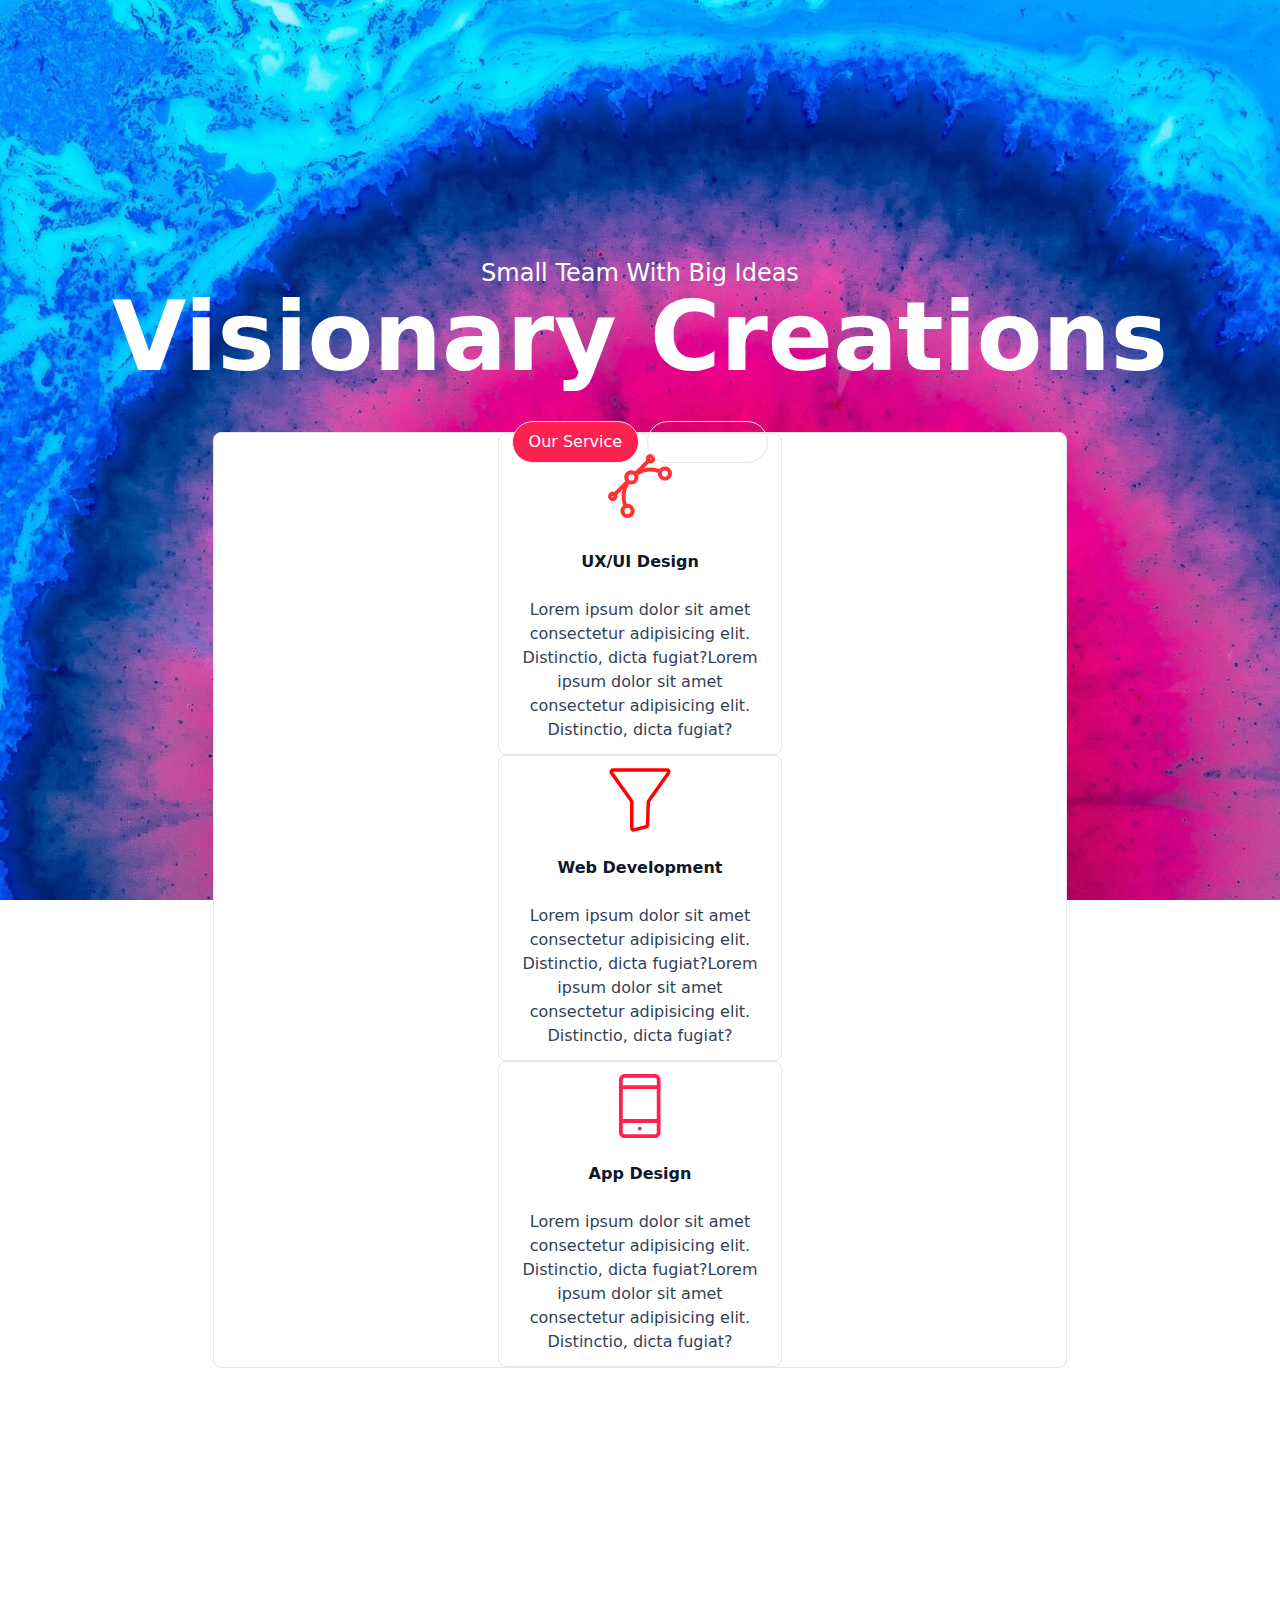
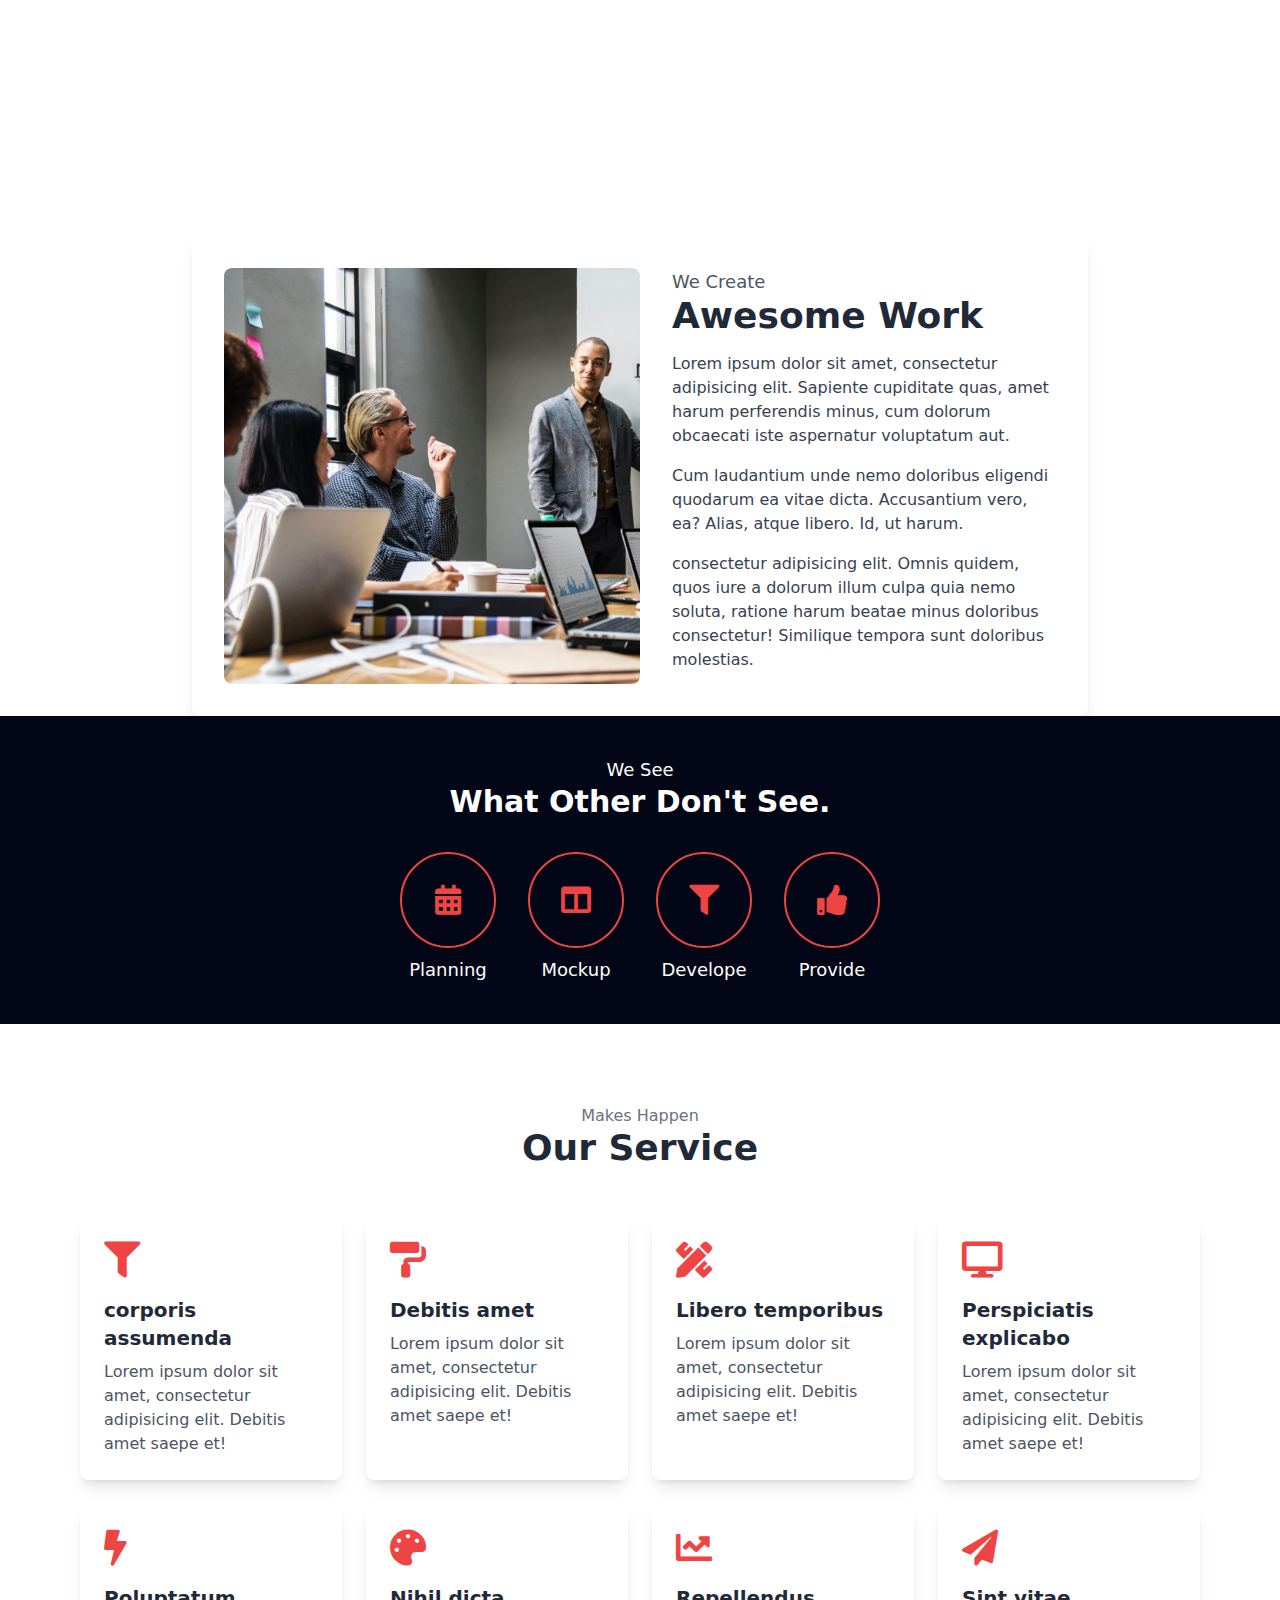
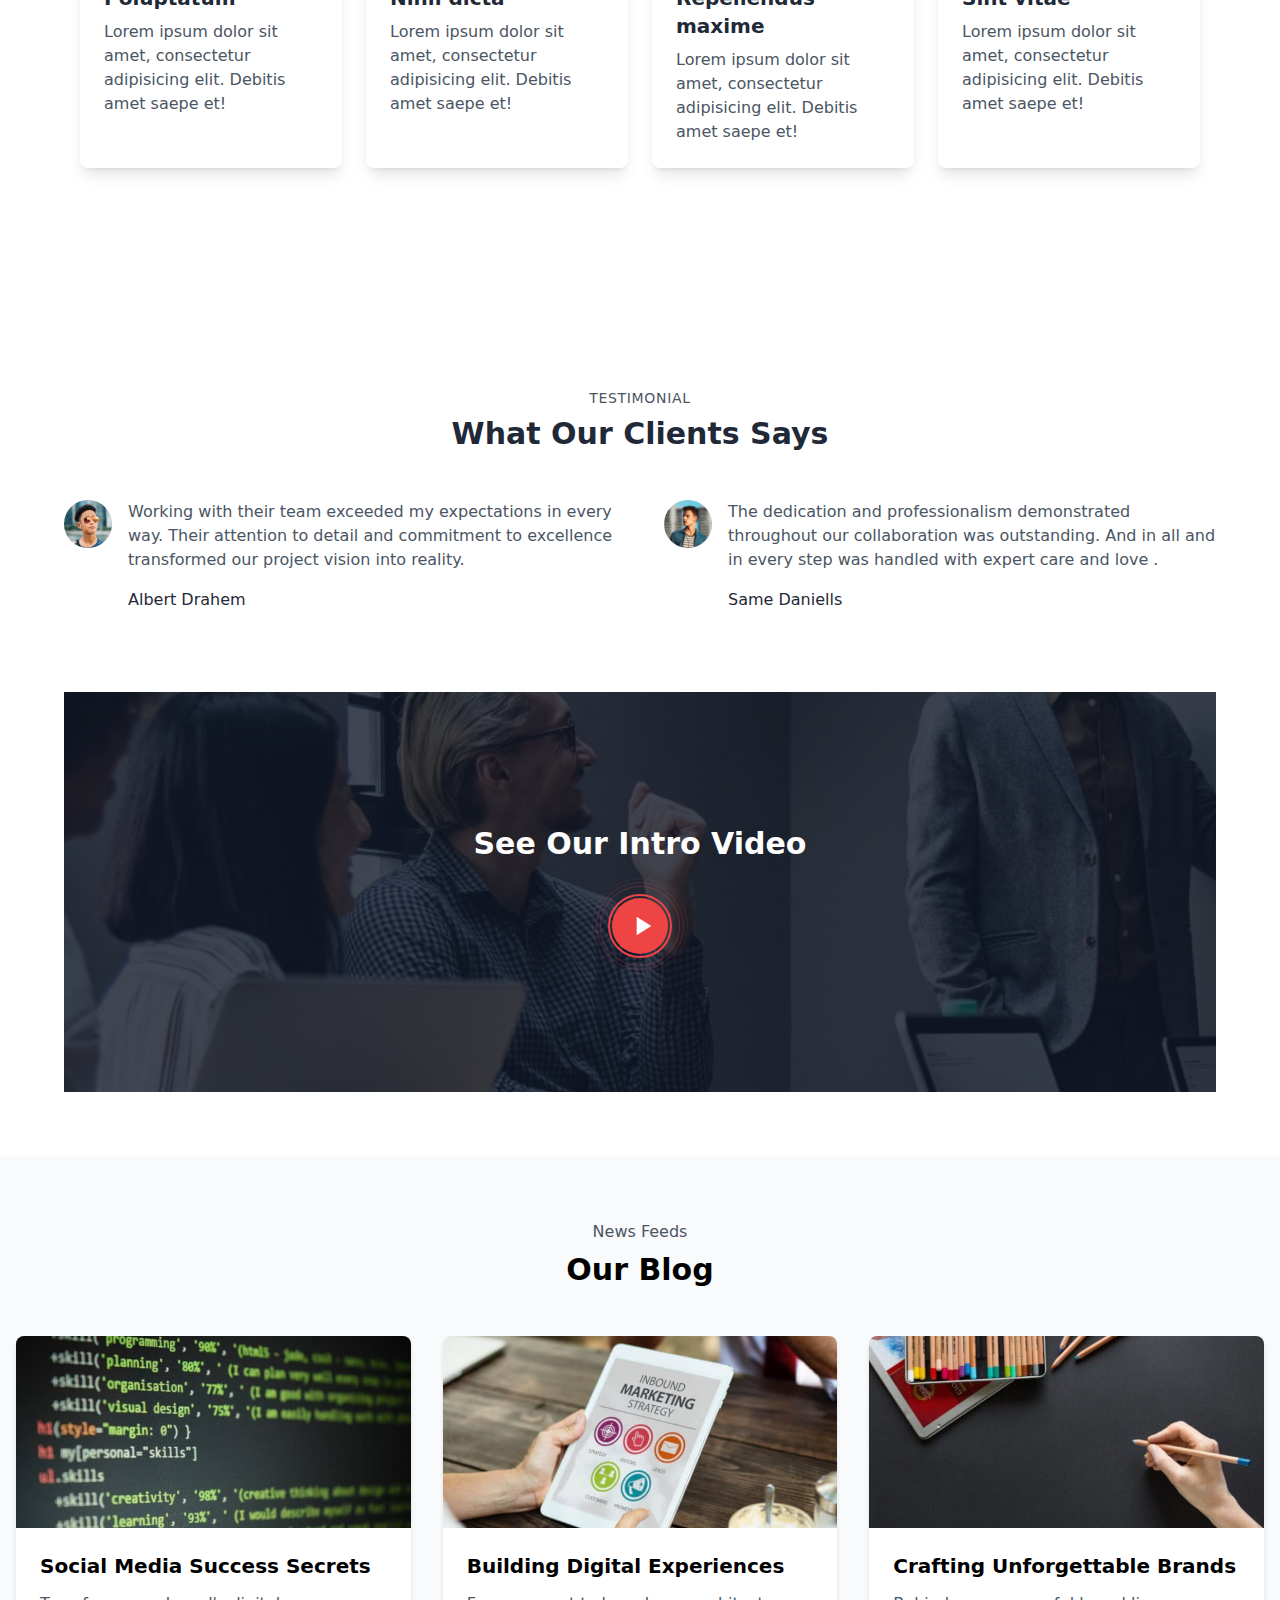
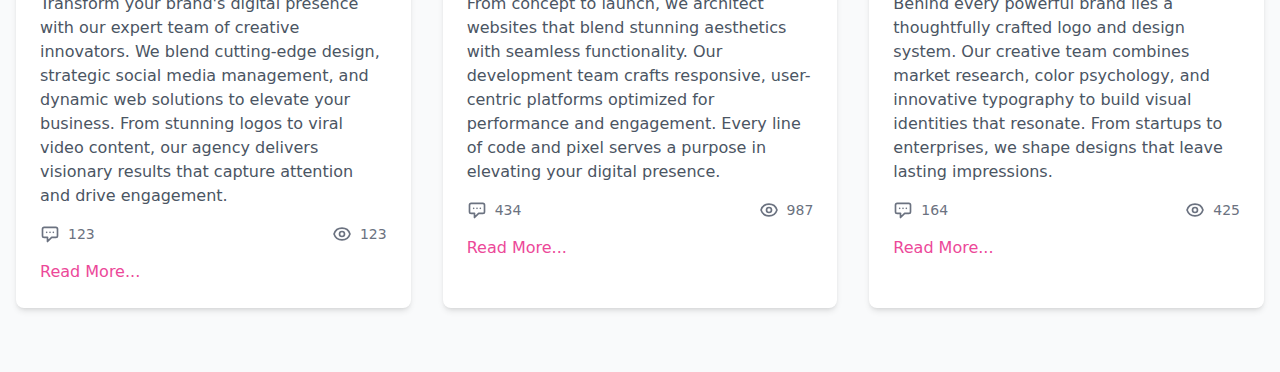
==== pages/index.html @ 0a08a245 "VCV-3 completing home stuff" ====
<!DOCTYPE html>
<html lang="en">

<head>
    <meta charset="UTF-8">
    <meta name="viewport" content="width=device-width, initial-scale=1.0">
    <title>Home | Visionary Creations</title>
    <script src="../tailwind.js"></script>

    <link rel="stylesheet" href="https://cdnjs.cloudflare.com/ajax/libs/font-awesome/5.15.3/css/all.min.css">
    <style>
        html {
            width: 100vw !important;
        }
        body {
            width: 100% !important;
        }
        @media (min-width: 768px) {
            .container {
            max-width: inherit !important;
    }
}
    @media (min-width: 320px) {
            .container {
            max-width: 100wv;
    }
    .w-8\/12{
        flex-direction: column;
        width: 100%;
    }
}
    </style>
</head>

<body class=" w-screen overflow-x-hidden h-screen bg-white">
    <div class="container h-full flex flex-col justify-center items-center bg-center bg-no-repeat bg-cover"
        style="background-image: url('../images/header.jpg');">
        <p class="text-center text-white font-thin text-2xl z-50">Small Team With Big Ideas</p>
        <h1 class="text-center text-white font-bold text-8xl z-50">Visionary Creations</h1>
        <div class="container flex justify-center items-center p-5 z-50 md:mb-40">
            <button class="rounded-3xl border py-2 px-4 text-white mt-4 mr-2" style="background: #FF214F">Our
                Service</button>
            <button class="rounded-3xl border py-2 px-4 text-white bg-transparent mt-4">Contact Us</button>
        </div>
    </div>
    <div class="container flex flex-col items-center bg-white w-screen">
        <div class="w-8/12 bg-white sm:-translate-y-1/2 flex justify-center items-center border rounded-lg">
            <div class="w-1/3 h-full bg-white flex justify-center items-center flex-col border rounded-lg">
                <img src="../images/first.svg" alt="first" class="w-20 h-20 m-3">
                <h1 class="text-slate-900 text-center font-bold m-3">UX/UI Design</h1>
                <p class="text-center font-thin text-slate-700 m-3">Lorem ipsum dolor sit amet consectetur adipisicing
                    elit. Distinctio, dicta fugiat?Lorem ipsum dolor sit amet consectetur adipisicing elit. Distinctio,
                    dicta fugiat? </p>
            </div>
            <div class="w-1/3 h-full bg-white flex justify-center items-center flex-col border rounded-lg">
                <img src="../images/second.svg" alt="first" class="w-16 h-16 m-3">
                <h1 class="text-slate-900 text-center font-bold m-3">Web Development</h1>
                <p class="text-center font-thin text-slate-700 m-3">Lorem ipsum dolor sit amet consectetur adipisicing
                    elit. Distinctio, dicta fugiat?Lorem ipsum dolor sit amet consectetur adipisicing elit. Distinctio,
                    dicta fugiat? </p>
            </div>
            <div class="w-1/3 h-full bg-white flex justify-center items-center flex-col border rounded-lg">
                <img src="../images/third.svg" alt="first" class="w-16 h-16 m-3">
                <h1 class="text-slate-900 text-center font-bold m-3">App Design</h1>
                <p class="text-center font-thin text-slate-700 m-3">Lorem ipsum dolor sit amet consectetur adipisicing
                    elit. Distinctio, dicta fugiat?Lorem ipsum dolor sit amet consectetur adipisicing elit. Distinctio,
                    dicta fugiat? </p>
            </div>
        </div>
        <div class="max-w-4xl mx-auto bg-white p-8 rounded-lg shadow-lg flex">
            <div class="w-1/2">
                <img alt="A group of people having a meeting in a modern office" class="rounded-lg" height="400"
                    src="../images/about.jpg" width="600" />
            </div>
            <div class="w-1/2 pl-8">
                <h2 class="text-gray-600 text-lg">
                    We Create
                </h2>
                <h1 class="text-4xl font-bold text-gray-800 mb-4">
                    Awesome Work
                </h1>
                <p class="text-gray-700 mb-4">
                    Lorem ipsum dolor sit amet, consectetur adipisicing elit. Sapiente cupiditate quas, amet harum
                    perferendis minus, cum dolorum obcaecati iste aspernatur voluptatum aut.
                </p>
                <p class="text-gray-700 mb-4">
                    Cum laudantium unde nemo doloribus eligendi quodarum ea vitae dicta. Accusantium vero, ea? Alias,
                    atque libero. Id, ut harum.
                </p>
                <p class="text-gray-700">
                    consectetur adipisicing elit. Omnis quidem, quos iure a dolorum illum culpa quia nemo soluta,
                    ratione
                    harum beatae minus doloribus consectetur! Similique tempora sunt doloribus molestias.
                </p>
            </div>
        </div>
        <div class="text-center text-white w-full p-10 bg-slate-950">
            <p class="text-lg">We See</p>
            <h1 class="text-3xl font-bold mb-8">What Other Don't See.</h1>
            <div class="flex justify-center space-x-8">
                <div class="text-center">
                    <div
                        class="w-24 h-24 mx-auto mb-2 flex items-center justify-center border-2 border-red-500 rounded-full">
                        <i class="fas fa-calendar-alt text-3xl text-red-500"></i>
                    </div>
                    <p class="text-lg">Planning</p>
                </div>
                <div class="text-center">
                    <div
                        class="w-24 h-24 mx-auto mb-2 flex items-center justify-center border-2 border-red-500 rounded-full">
                        <i class="fas fa-columns text-3xl text-red-500"></i>
                    </div>
                    <p class="text-lg">Mockup</p>
                </div>
                <div class="text-center">
                    <div
                        class="w-24 h-24 mx-auto mb-2 flex items-center justify-center border-2 border-red-500 rounded-full">
                        <i class="fas fa-filter text-3xl text-red-500"></i>
                    </div>
                    <p class="text-lg">Develope</p>
                </div>
                <div class="text-center">
                    <div
                        class="w-24 h-24 mx-auto mb-2 flex items-center justify-center border-2 border-red-500 rounded-full">
                        <i class="fas fa-thumbs-up text-3xl text-red-500"></i>
                    </div>
                    <p class="text-lg">Provide</p>
                </div>
            </div>
        </div>
    </div>
    <div class="container flex flex-col items-center bg-white w-screen h-screen p-20">
        <div class="text-center mb-12">
            <h2 class="text-gray-500">Makes Happen</h2>
            <h1 class="text-4xl font-bold text-gray-800">Our Service</h1>
        </div>
        <div class="grid grid-cols-1 md:grid-cols-2 lg:grid-cols-4 gap-6">
            <div class="bg-white p-6 rounded-lg shadow-lg">
                <i class="fas fa-filter text-red-500 text-4xl mb-4"></i>
                <h3 class="text-xl font-semibold text-gray-800 mb-2">corporis assumenda</h3>
                <p class="text-gray-600">Lorem ipsum dolor sit amet, consectetur adipisicing elit. Debitis amet saepe et!</p>
            </div>
            <div class="bg-white p-6 rounded-lg shadow-lg">
                <i class="fas fa-paint-roller text-red-500 text-4xl mb-4"></i>
                <h3 class="text-xl font-semibold text-gray-800 mb-2">Debitis amet</h3>
                <p class="text-gray-600">Lorem ipsum dolor sit amet, consectetur adipisicing elit. Debitis amet saepe et!</p>
            </div>
            <div class="bg-white p-6 rounded-lg shadow-lg">
                <i class="fas fa-pencil-ruler text-red-500 text-4xl mb-4"></i>
                <h3 class="text-xl font-semibold text-gray-800 mb-2">Libero temporibus</h3>
                <p class="text-gray-600">Lorem ipsum dolor sit amet, consectetur adipisicing elit. Debitis amet saepe et!</p>
            </div>
            <div class="bg-white p-6 rounded-lg shadow-lg">
                <i class="fas fa-desktop text-red-500 text-4xl mb-4"></i>
                <h3 class="text-xl font-semibold text-gray-800 mb-2">Perspiciatis explicabo</h3>
                <p class="text-gray-600">Lorem ipsum dolor sit amet, consectetur adipisicing elit. Debitis amet saepe et!</p>
            </div>
            <div class="bg-white p-6 rounded-lg shadow-lg">
                <i class="fas fa-bolt text-red-500 text-4xl mb-4"></i>
                <h3 class="text-xl font-semibold text-gray-800 mb-2">Poluptatum</h3>
                <p class="text-gray-600">Lorem ipsum dolor sit amet, consectetur adipisicing elit. Debitis amet saepe et!</p>
            </div>
            <div class="bg-white p-6 rounded-lg shadow-lg">
                <i class="fas fa-palette text-red-500 text-4xl mb-4"></i>
                <h3 class="text-xl font-semibold text-gray-800 mb-2">Nihil dicta</h3>
                <p class="text-gray-600">Lorem ipsum dolor sit amet, consectetur adipisicing elit. Debitis amet saepe et!</p>
            </div>
            <div class="bg-white p-6 rounded-lg shadow-lg">
                <i class="fas fa-chart-line text-red-500 text-4xl mb-4"></i>
                <h3 class="text-xl font-semibold text-gray-800 mb-2">Repellendus maxime</h3>
                <p class="text-gray-600">Lorem ipsum dolor sit amet, consectetur adipisicing elit. Debitis amet saepe et!</p>
            </div>
            <div class="bg-white p-6 rounded-lg shadow-lg">
                <i class="fas fa-paper-plane text-red-500 text-4xl mb-4"></i>
                <h3 class="text-xl font-semibold text-gray-800 mb-2">Sint vitae</h3>
                <p class="text-gray-600">Lorem ipsum dolor sit amet, consectetur adipisicing elit. Debitis amet saepe et!</p>
            </div>
        </div>
    </div>

    <div class="container flex flex-col items-center bg-white w-screen h-screen">
        <section class="py-16 px-4">
            <!-- Header -->
            <div class="text-center mb-12">
                <p class="text-gray-600 text-sm uppercase tracking-wider mb-2">Testimonial</p>
                <h2 class="text-3xl font-bold text-gray-800">What Our Clients Says</h2>
            </div>
        
            <!-- Grid -->
            <div class="max-w-6xl mx-auto grid md:grid-cols-2 gap-12">
                <!-- Card 1 -->
                <div class="flex items-start space-x-4">
                    <img src="../images/avatar-5.jpg"Client photo" class="w-12 h-12 rounded-full object-cover"/>
                    <div>
                    <p class="text-gray-600 mb-4">Working with their team exceeded my expectations in every way. Their attention to detail and commitment to excellence transformed our project vision into reality.</p>
                    <h3 class="font-medium text-gray-800">Albert Drahem</h3>
                    </div>
                </div>
        
                <!-- Card 2 -->
                <div class="flex items-start space-x-4">
                    <img src="../images/avatar-6.jpg" alt="Client photo" class="w-12 h-12 rounded-full object-cover"/>
                    <div>
                    <p class="text-gray-600 mb-4">The dedication and professionalism demonstrated throughout our collaboration was outstanding. And in all and in every step was handled with expert care and love . </p>
                    <h3 class="font-medium text-gray-800">Same Daniells</h3>
                    </div>
                </div>
            </div>
            <div class="relative mt-20 min-h-[400px] w-full flex items-center justify-center bg-gray-900">
                <img src="../images/about.jpg" alt="background" class="absolute inset-0 w-full h-full object-cover opacity-20">
                <div class="text-center z-10 flex flex-col items-center">
                    <h2 class="text-3xl font-semibold text-white mb-8">See Our Intro Video</h2>
                    <a href="https://youtu.be/pqFvu9ZNH2c?si=-AzfiVJ7Jkj_hn7b" 
                        target="_blank" 
                        class="group relative inline-flex">
                        <div class="w-16 h-16 rounded-full border-2 border-red-500 flex items-center justify-center">
                        <div class="w-14 h-14 rounded-full bg-red-500 flex items-center justify-center transform transition-transform duration-300 group-hover:scale-95">
                            <svg xmlns="http://www.w3.org/2000/svg" 
                                viewBox="0 0 24 24" 
                                fill="currentColor" 
                                class="w-8 h-8 text-white ml-1">
                                <path d="M8 5v14l11-7z"/>
                            </svg>
                        </div>
                        </div>
                        <div class="absolute -inset-2 rounded-full border border-red-500/30 animate-pulse"></div>
                        <div class="absolute -inset-3 rounded-full border border-red-500/20 animate-pulse delay-150"></div>
                        <div class="absolute -inset-4 rounded-full border border-red-500/10 animate-pulse delay-300"></div>
                    </a>
                </div>
            </div>
        </section>
        <div class="container flex flex-col items-center bg-white w-screen h-screen">
            <section class="py-16 bg-gray-50">
                <!-- Header -->
                <div class="container mx-auto px-4">
                    <div class="text-center mb-12">
                        <p class="text-gray-600 mb-2">News Feeds</p>
                        <h2 class="text-3xl font-bold">Our Blog</h2>
                    </div>
        
                    <!-- Blog Grid -->
                    <div class="grid grid-cols-1 md:grid-cols-2 lg:grid-cols-3 gap-8">
                        <!-- Blog Card 1 -->
                        <div class="bg-white rounded-lg shadow-md overflow-hidden">
                            <div class="relative h-48">
                                <img src="../images/blog-3.jpg" alt="Art Supplies" class="w-full h-full object-cover">
                            </div>
                            <div class="p-6">
                                <h3 class="text-xl font-semibold mb-3">Social Media Success Secrets</h3>
                                <p class="text-gray-600 mb-4">Transform your brand's digital presence with our expert team of creative innovators. We blend cutting-edge design, strategic social media management, and dynamic web solutions to elevate your business. From stunning logos to viral video content, our agency delivers visionary results that capture attention and drive engagement.</p>
                                <div class="flex items-center justify-between text-sm text-gray-500">
                                    <div class="flex items-center space-x-2">
                                        <svg class="w-5 h-5" fill="none" stroke="currentColor" viewBox="0 0 24 24">
                                            <path stroke-linecap="round" stroke-linejoin="round" stroke-width="2" d="M8 10h.01M12 10h.01M16 10h.01M9 16H5a2 2 0 01-2-2V6a2 2 0 012-2h14a2 2 0 012 2v8a2 2 0 01-2 2h-5l-5 5v-5z"/>
                                        </svg>
                                        <span>123</span>
                                    </div>
                                    <div class="flex items-center space-x-2">
                                        <svg class="w-5 h-5" fill="none" stroke="currentColor" viewBox="0 0 24 24">
                                            <path stroke-linecap="round" stroke-linejoin="round" stroke-width="2" d="M15 12a3 3 0 11-6 0 3 3 0 016 0z"/>
                                            <path stroke-linecap="round" stroke-linejoin="round" stroke-width="2" d="M2.458 12C3.732 7.943 7.523 5 12 5c4.478 0 8.268 2.943 9.542 7-1.274 4.057-5.064 7-9.542 7-4.477 0-8.268-2.943-9.542-7z"/>
                                        </svg>
                                        <span>123</span>
                                    </div>
                                </div>
                                <a href="#" class="inline-block mt-4 text-pink-500 hover:text-pink-600">Read More...</a>
                            </div>
                        </div>
        
                        <!-- Blog Card 2 -->
                        <div class="bg-white rounded-lg shadow-md overflow-hidden">
                            <div class="relative h-48">
                                <img src="../images/blog-2.jpg" alt="Marketing" class="w-full h-full object-cover">
                            </div>
                            <div class="p-6">
                                <h3 class="text-xl font-semibold mb-3">Building Digital Experiences</h3>
                                <p class="text-gray-600 mb-4">From concept to launch, we architect websites that blend stunning aesthetics with seamless functionality. Our development team crafts responsive, user-centric platforms optimized for performance and engagement. Every line of code and pixel serves a purpose in elevating your digital presence.</p>
                                <div class="flex items-center justify-between text-sm text-gray-500">
                                    <div class="flex items-center space-x-2">
                                        <svg class="w-5 h-5" fill="none" stroke="currentColor" viewBox="0 0 24 24">
                                            <path stroke-linecap="round" stroke-linejoin="round" stroke-width="2" d="M8 10h.01M12 10h.01M16 10h.01M9 16H5a2 2 0 01-2-2V6a2 2 0 012-2h14a2 2 0 012 2v8a2 2 0 01-2 2h-5l-5 5v-5z"/>
                                        </svg>
                                        <span>434</span>
                                    </div>
                                    <div class="flex items-center space-x-2">
                                        <svg class="w-5 h-5" fill="none" stroke="currentColor" viewBox="0 0 24 24">
                                            <path stroke-linecap="round" stroke-linejoin="round" stroke-width="2" d="M15 12a3 3 0 11-6 0 3 3 0 016 0z"/>
                                            <path stroke-linecap="round" stroke-linejoin="round" stroke-width="2" d="M2.458 12C3.732 7.943 7.523 5 12 5c4.478 0 8.268 2.943 9.542 7-1.274 4.057-5.064 7-9.542 7-4.477 0-8.268-2.943-9.542-7z"/>
                                        </svg>
                                        <span>987</span>
                                    </div>
                                </div>
                                <a href="#" class="inline-block mt-4 text-pink-500 hover:text-pink-600">Read More...</a>
                            </div>
                        </div>
        
                        <!-- Blog Card 3 -->
                        <div class="bg-white rounded-lg shadow-md overflow-hidden">
                            <div class="relative h-48">
                                <img src="../images/blog-1.jpg" alt="Code" class="w-full h-full object-cover">
                            </div>
                            <div class="p-6">
                                <h3 class="text-xl font-semibold mb-3">Crafting Unforgettable Brands</h3>
                                <p class="text-gray-600 mb-4">Behind every powerful brand lies a thoughtfully crafted logo and design system. Our creative team combines market research, color psychology, and innovative typography to build visual identities that resonate. From startups to enterprises, we shape designs that leave lasting impressions.</p>
                                <div class="flex items-center justify-between text-sm text-gray-500">
                                    <div class="flex items-center space-x-2">
                                        <svg class="w-5 h-5" fill="none" stroke="currentColor" viewBox="0 0 24 24">
                                            <path stroke-linecap="round" stroke-linejoin="round" stroke-width="2" d="M8 10h.01M12 10h.01M16 10h.01M9 16H5a2 2 0 01-2-2V6a2 2 0 012-2h14a2 2 0 012 2v8a2 2 0 01-2 2h-5l-5 5v-5z"/>
                                        </svg>
                                        <span>164</span>
                                    </div>
                                    <div class="flex items-center space-x-2">
                                        <svg class="w-5 h-5" fill="none" stroke="currentColor" viewBox="0 0 24 24">
                                            <path stroke-linecap="round" stroke-linejoin="round" stroke-width="2" d="M15 12a3 3 0 11-6 0 3 3 0 016 0z"/>
                                            <path stroke-linecap="round" stroke-linejoin="round" stroke-width="2" d="M2.458 12C3.732 7.943 7.523 5 12 5c4.478 0 8.268 2.943 9.542 7-1.274 4.057-5.064 7-9.542 7-4.477 0-8.268-2.943-9.542-7z"/>
                                        </svg>
                                        <span>425</span>
                                    </div>
                                </div>
                                <a href="#" class="inline-block mt-4 text-pink-500 hover:text-pink-600">Read More...</a>
                            </div>
                        </div>
                    </div>
                </div>
            </section>
            </div> 
    </div>
</body>


</html>
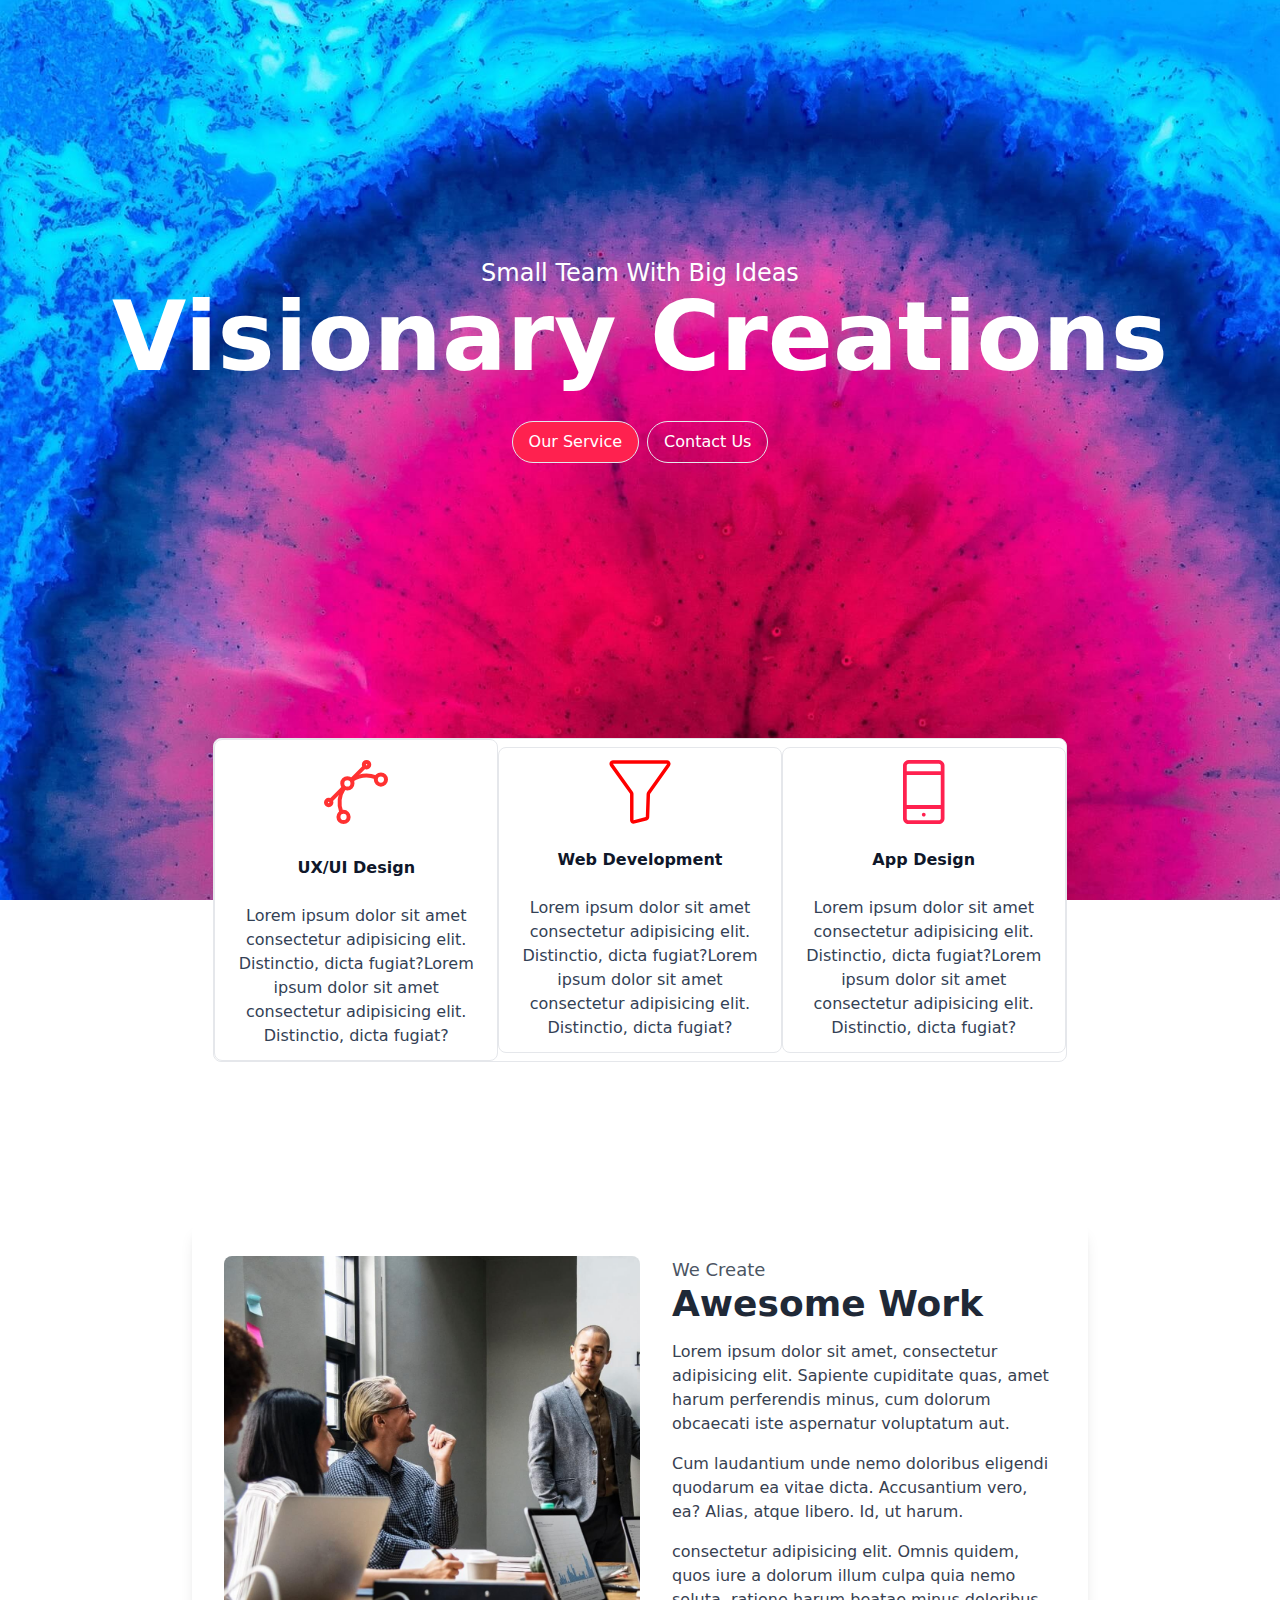
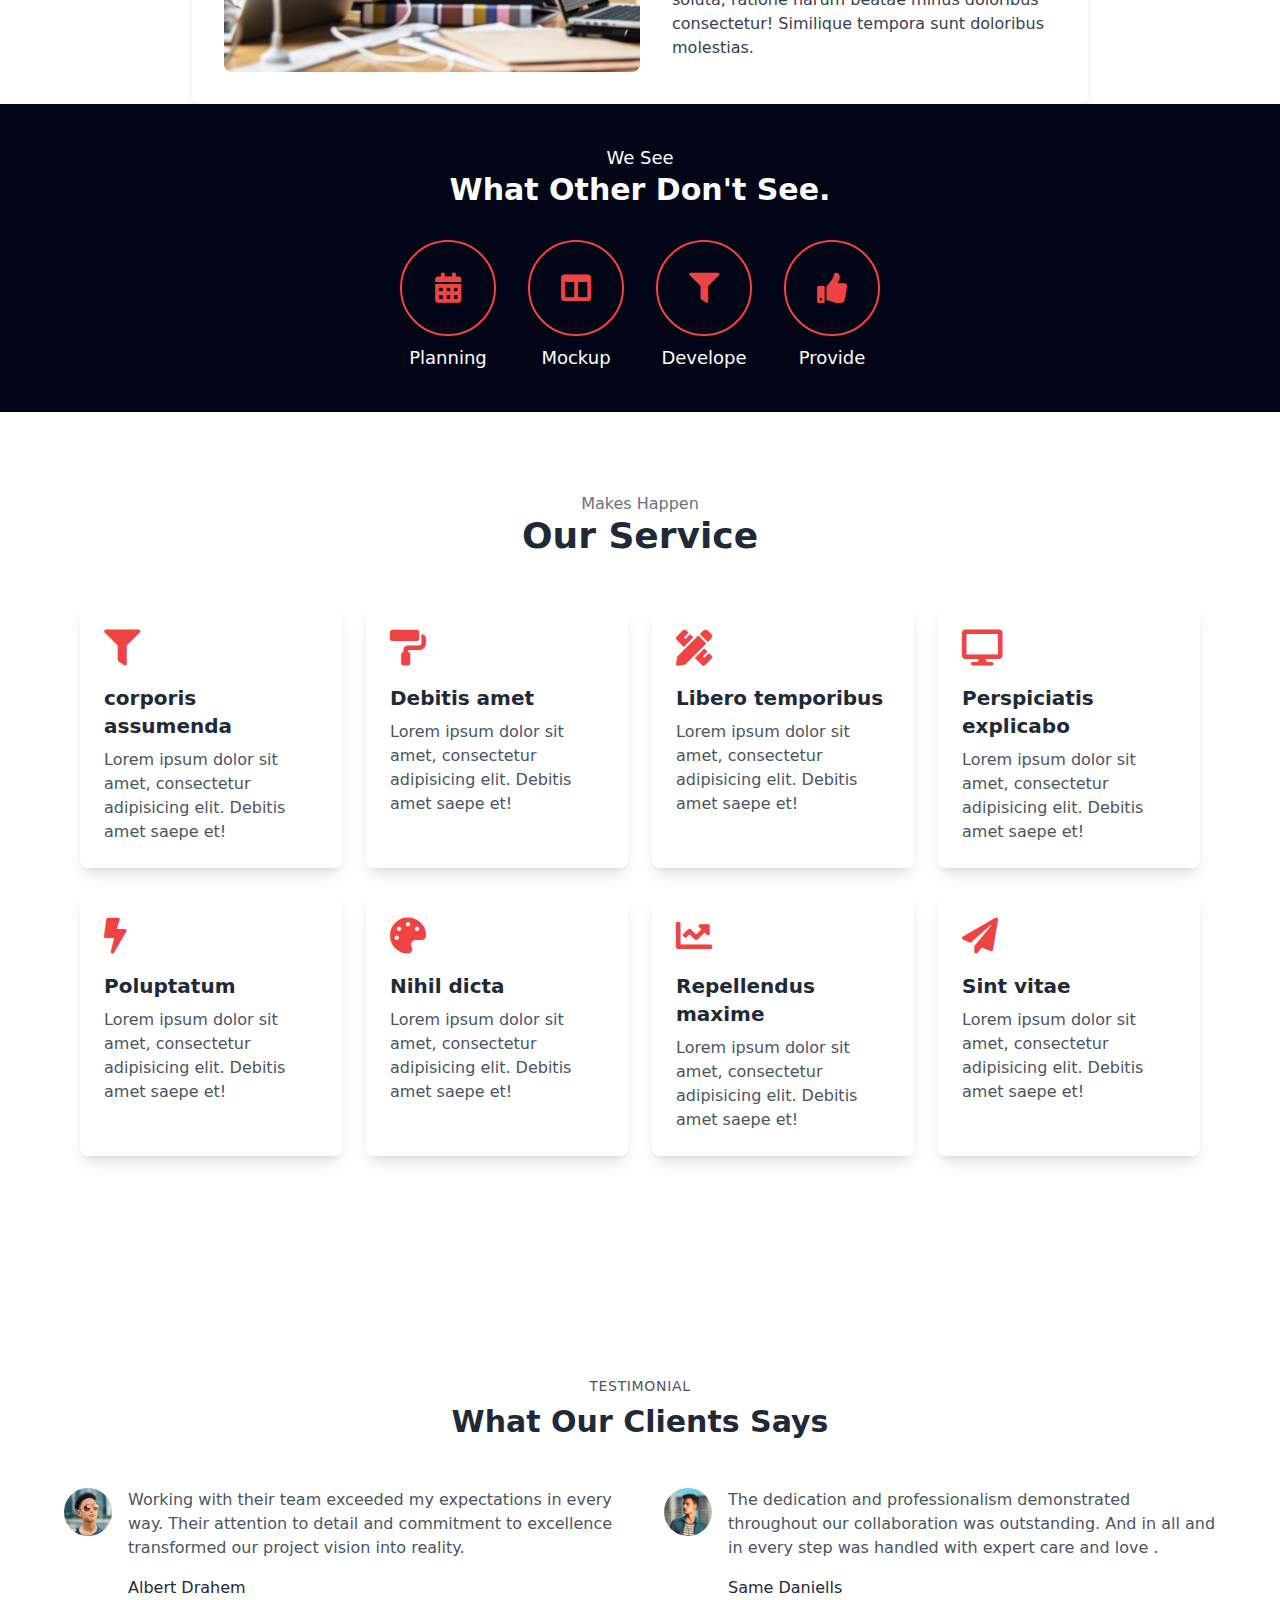
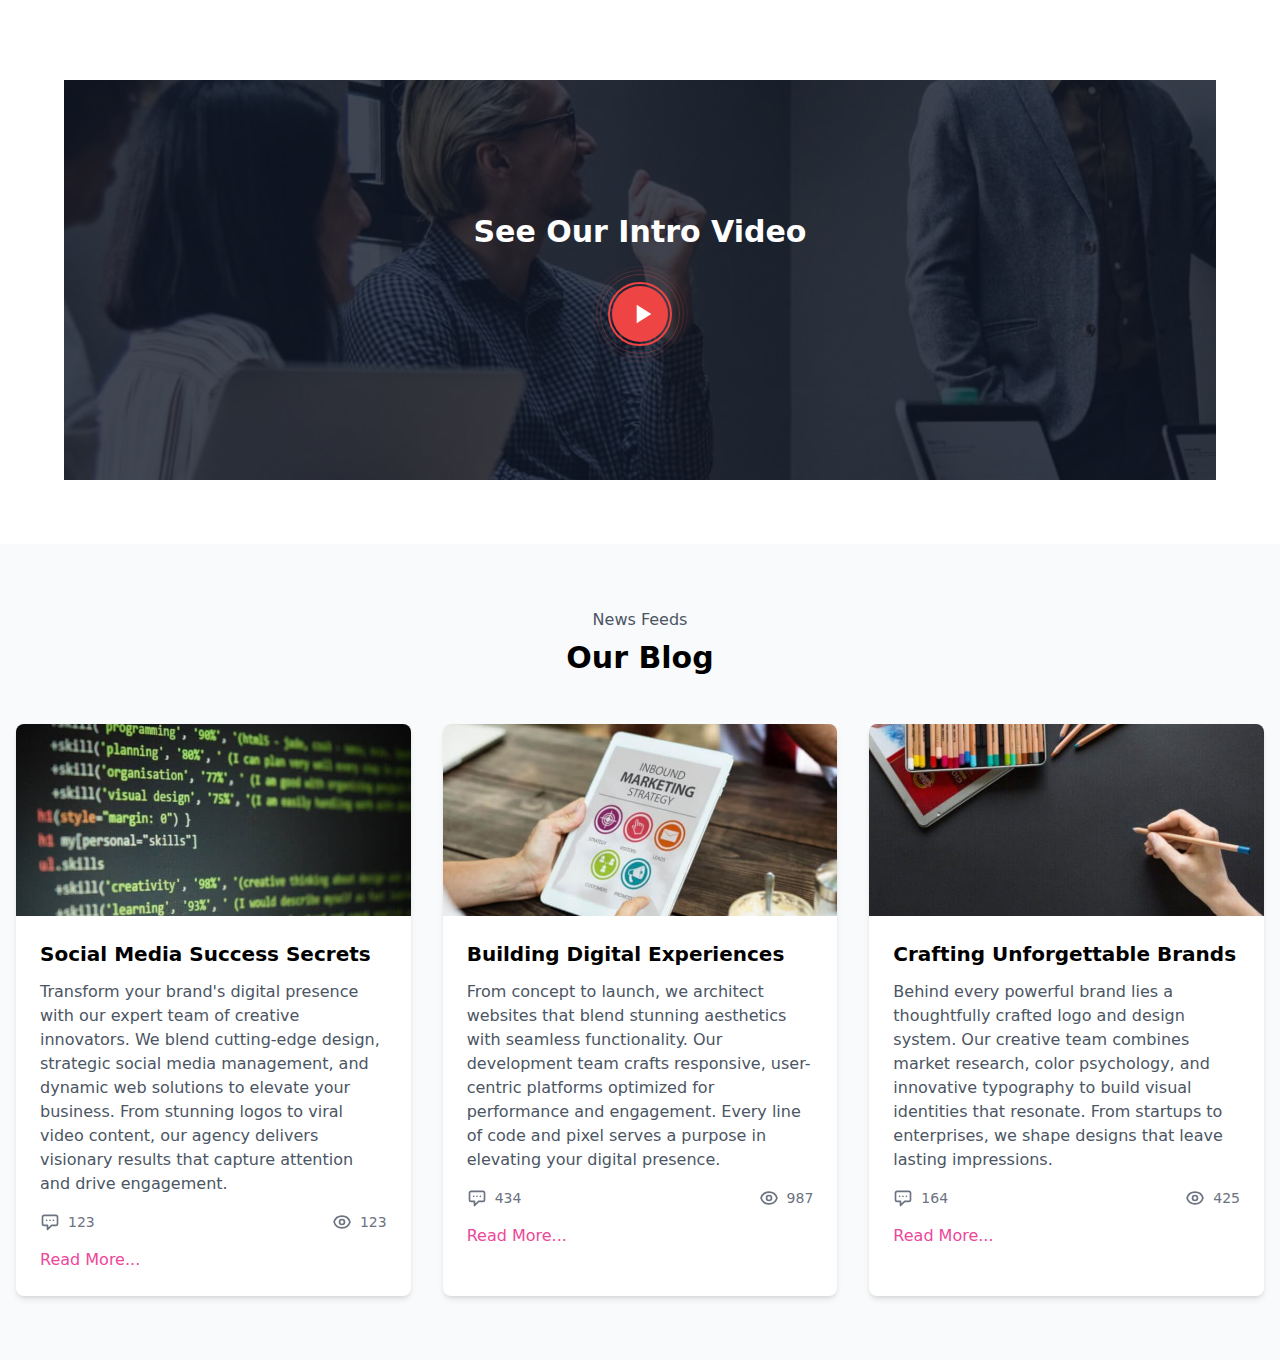
==== commit a8dfedd4: "VCV-3 home" ====
--- a/pages/index.html
+++ b/pages/index.html
@@ -18,15 +18,10 @@
         @media (min-width: 768px) {
             .container {
             max-width: inherit !important;
-    }
-}
+    }}
     @media (min-width: 320px) {
             .container {
             max-width: 100wv;
-    }
-    .w-8\/12{
-        flex-direction: column;
-        width: 100%;
     }
 }
     </style>
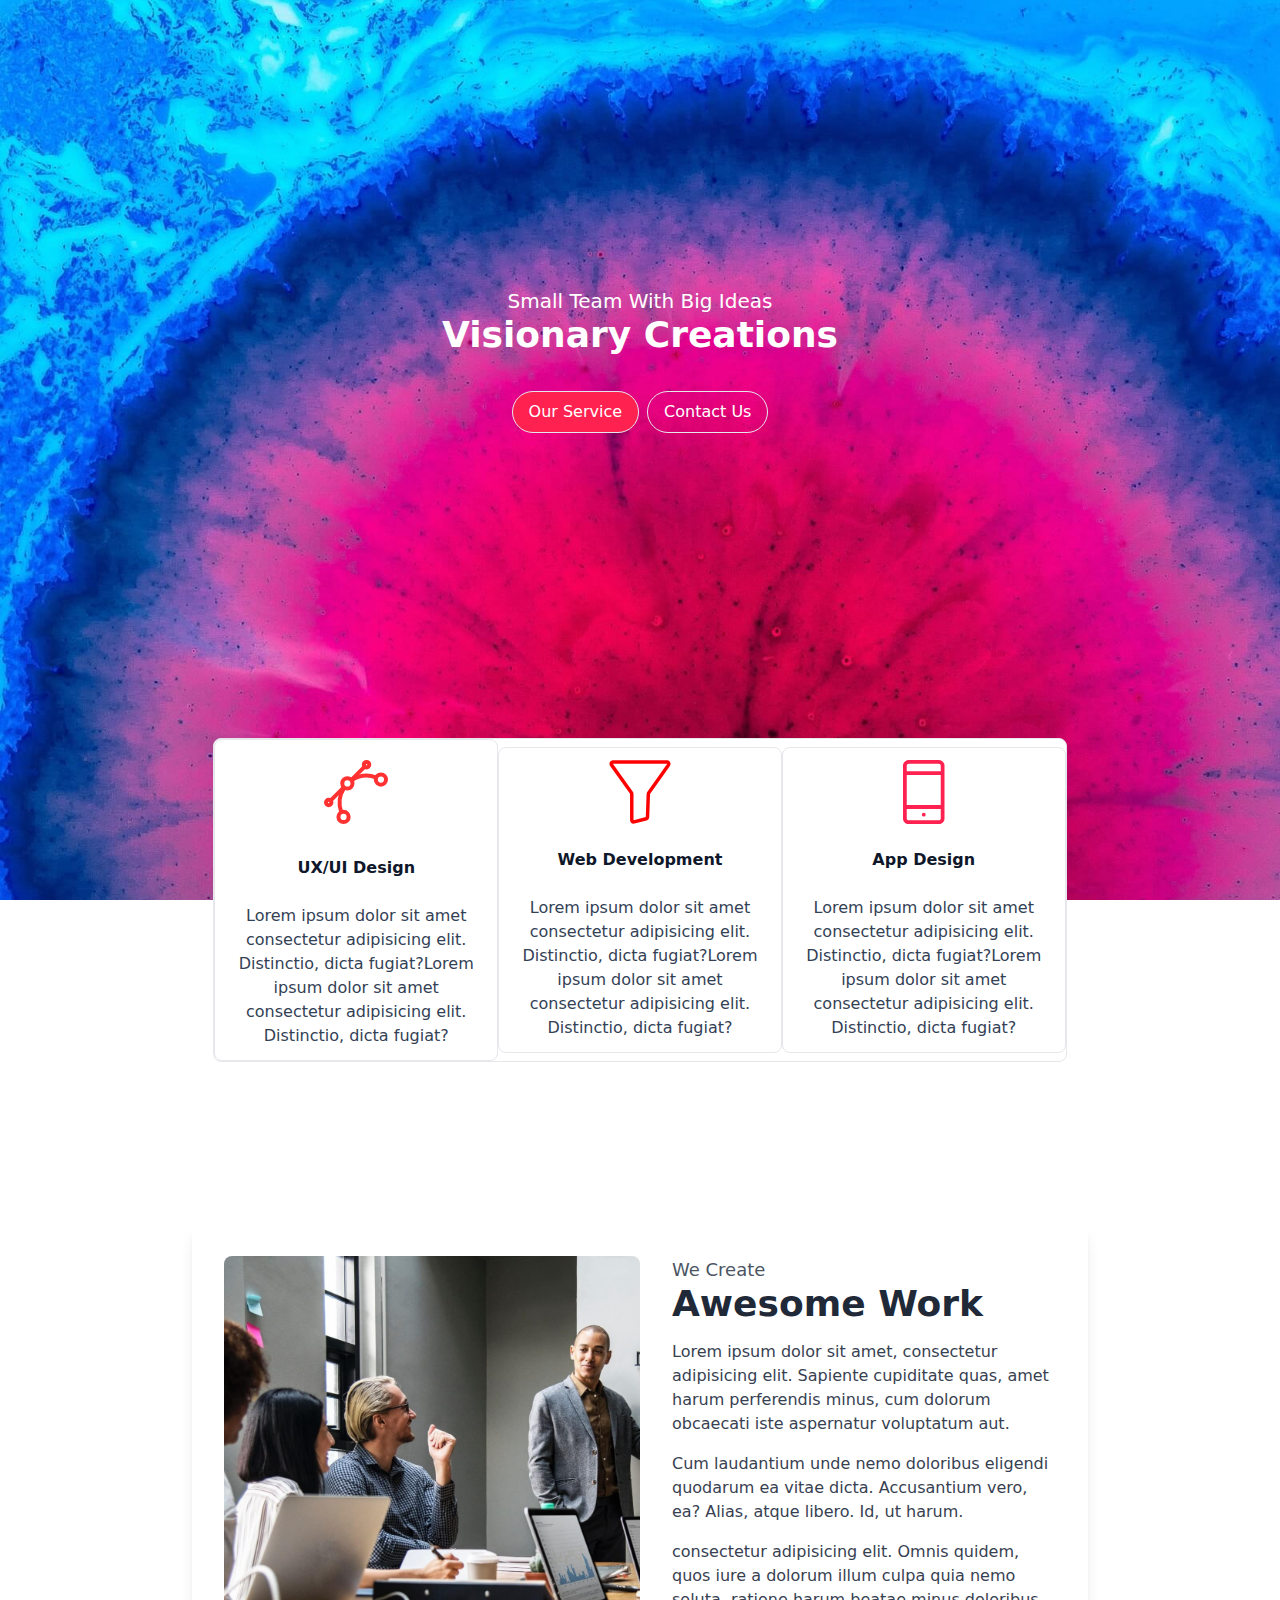
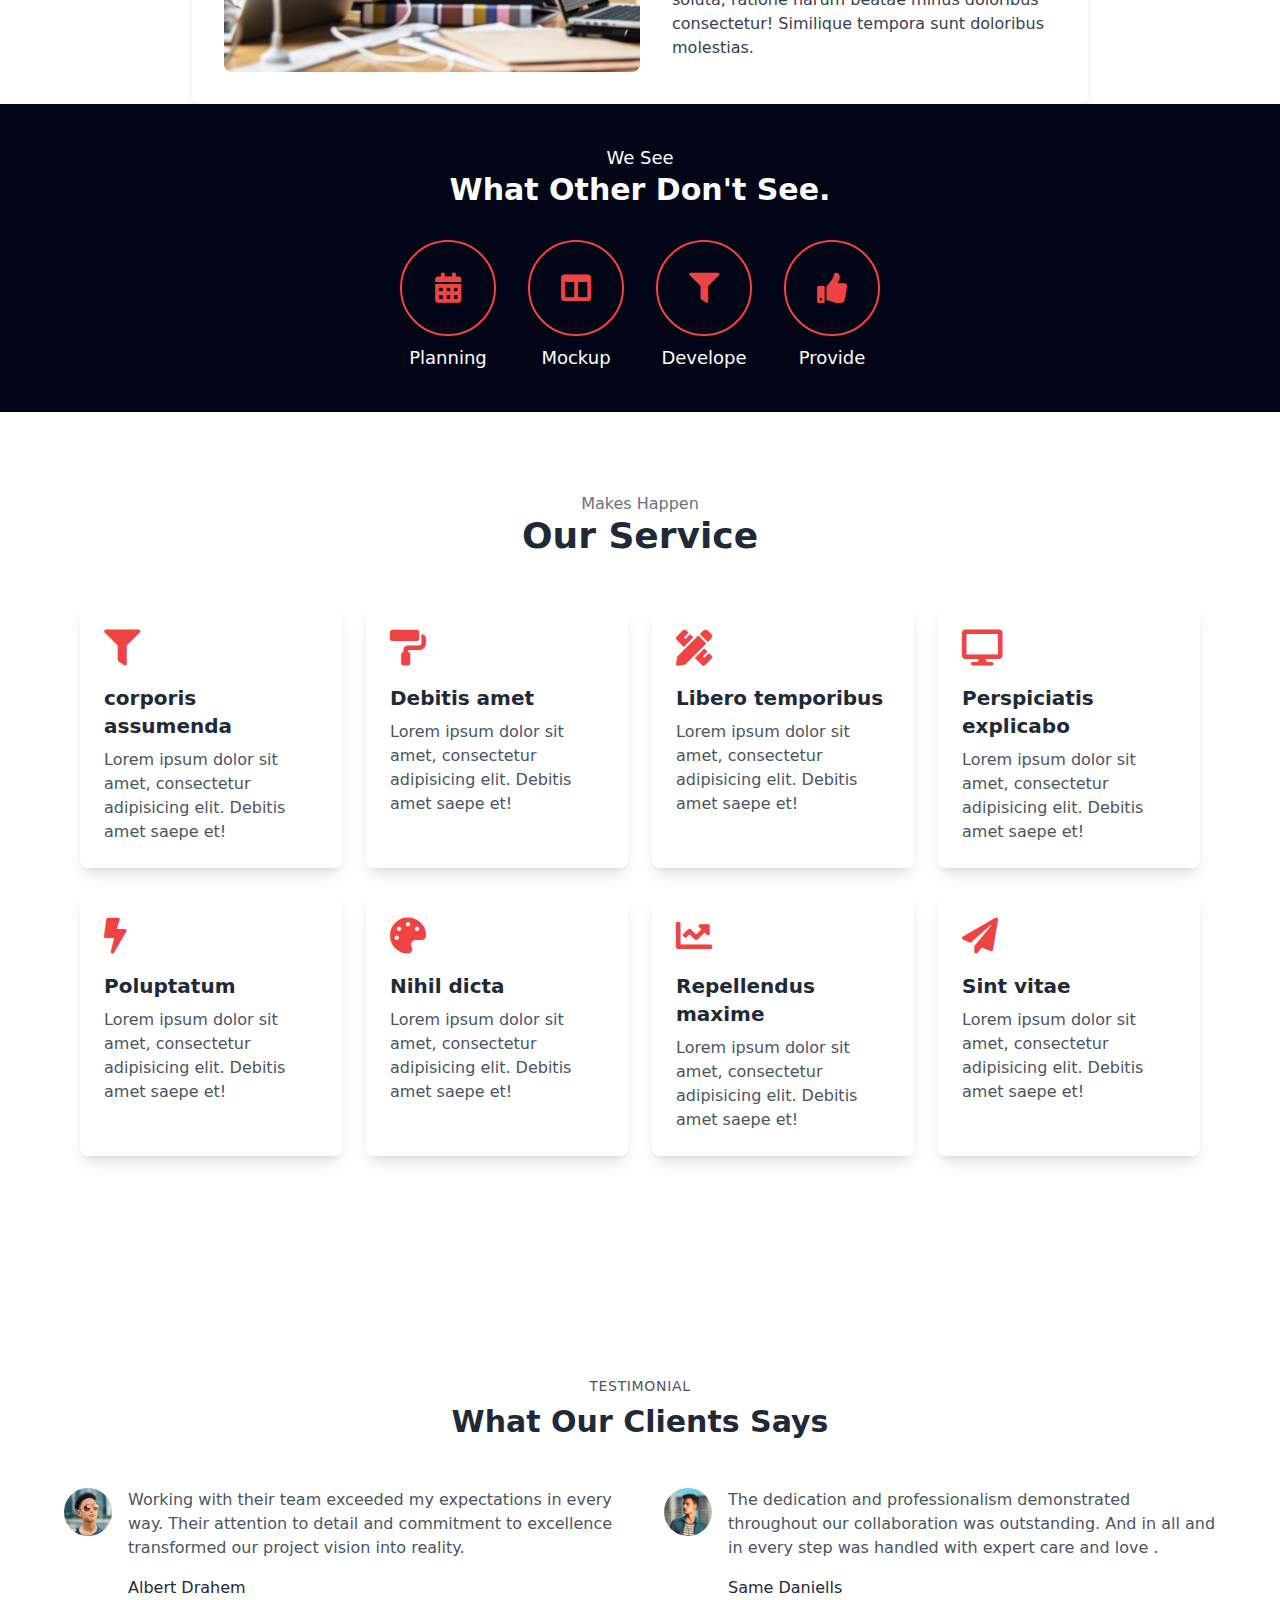
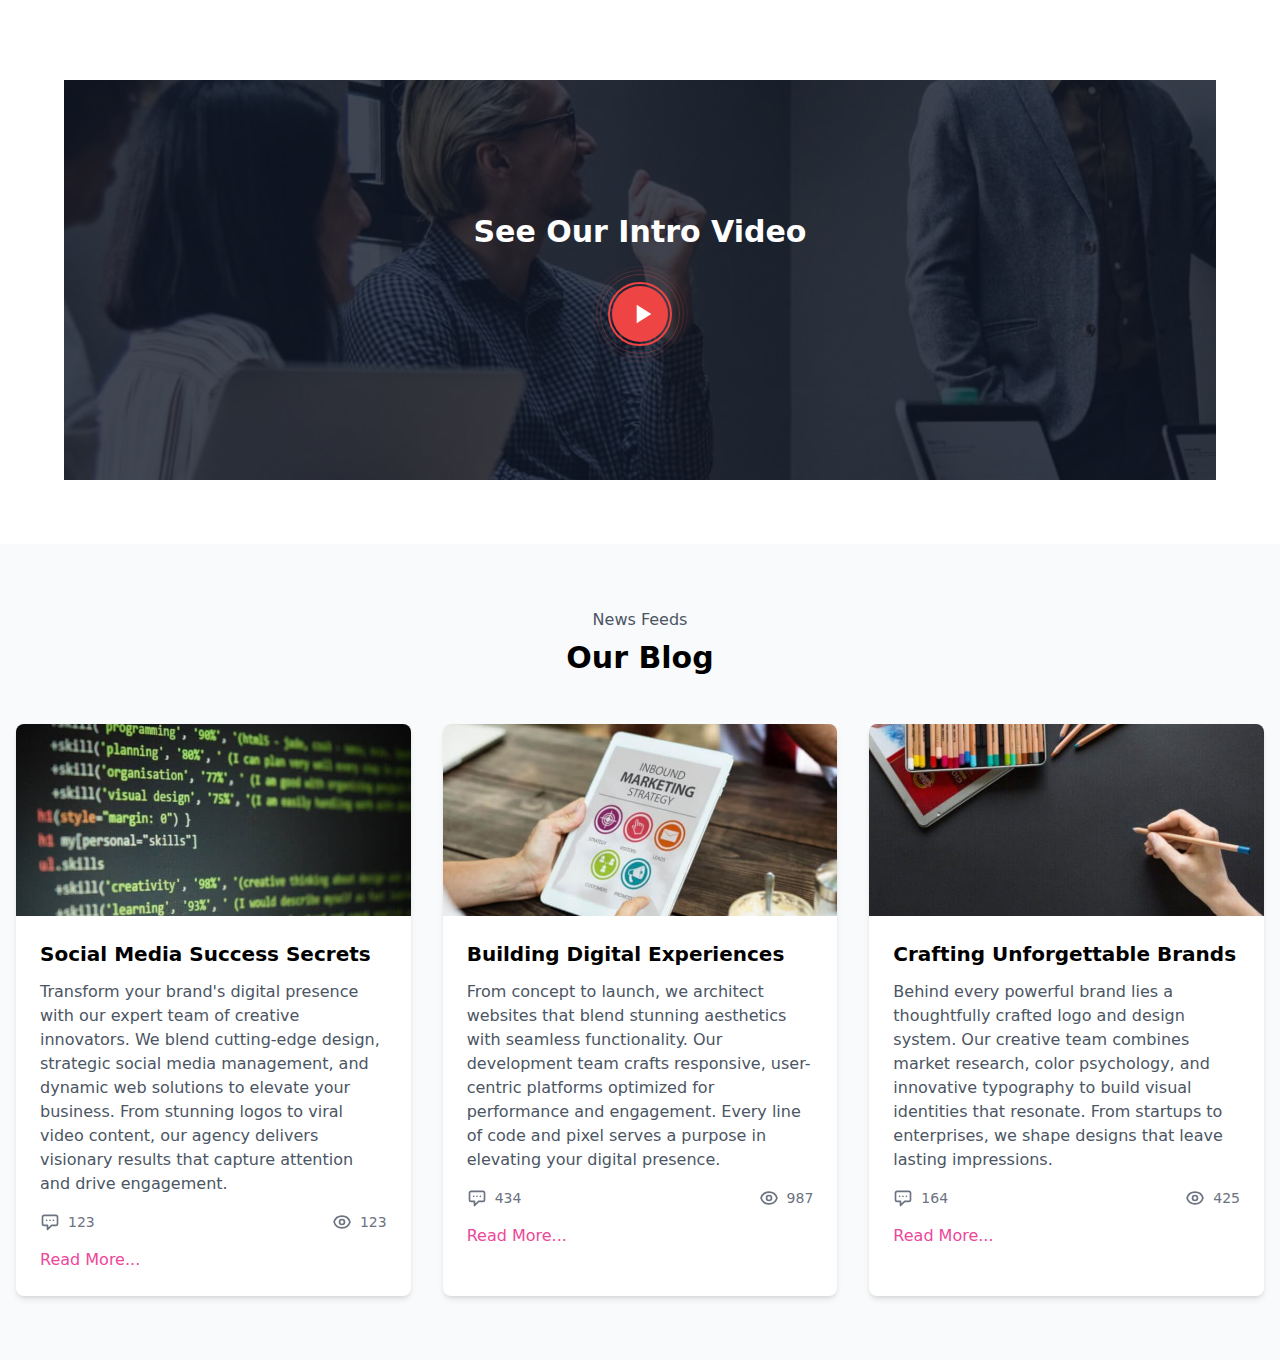
==== commit 143a5f69: "Merge branch 'prod' of https://github.com/ettaoussiilyas/Visionary-Creation-V2 into Bassam" ====
--- a/pages/index.html
+++ b/pages/index.html
@@ -12,18 +12,30 @@
         html {
             width: 100vw !important;
         }
+
         body {
             width: 100% !important;
         }
+
         @media (min-width: 768px) {
             .container {
-            max-width: inherit !important;
-    }}
-    @media (min-width: 320px) {
+                max-width: inherit !important;
+            }
+        }
+
+        @media (min-width: 320px) {
             .container {
-            max-width: 100wv;
-    }
-}
+                max-width: inherit !important;
+            }
+            .text-8xl{
+                font-size: 2.25rem !important;
+                line-height: 2.5rem !important;
+            }
+            .text-2xl{
+                font-size: 1.25rem !important;
+                line-height: 1.75rem !important;
+            }
+        }
     </style>
 </head>
 
@@ -39,7 +51,7 @@
         </div>
     </div>
     <div class="container flex flex-col items-center bg-white w-screen">
-        <div class="w-8/12 bg-white sm:-translate-y-1/2 flex justify-center items-center border rounded-lg">
+        <div class="w-8/12 sm-320:w-full sm-320:flex-col bg-white sm:-translate-y-1/2 flex justify-center items-center border rounded-lg">
             <div class="w-1/3 h-full bg-white flex justify-center items-center flex-col border rounded-lg">
                 <img src="../images/first.svg" alt="first" class="w-20 h-20 m-3">
                 <h1 class="text-slate-900 text-center font-bold m-3">UX/UI Design</h1>
@@ -133,42 +145,50 @@
             <div class="bg-white p-6 rounded-lg shadow-lg">
                 <i class="fas fa-filter text-red-500 text-4xl mb-4"></i>
                 <h3 class="text-xl font-semibold text-gray-800 mb-2">corporis assumenda</h3>
-                <p class="text-gray-600">Lorem ipsum dolor sit amet, consectetur adipisicing elit. Debitis amet saepe et!</p>
+                <p class="text-gray-600">Lorem ipsum dolor sit amet, consectetur adipisicing elit. Debitis amet saepe
+                    et!</p>
             </div>
             <div class="bg-white p-6 rounded-lg shadow-lg">
                 <i class="fas fa-paint-roller text-red-500 text-4xl mb-4"></i>
                 <h3 class="text-xl font-semibold text-gray-800 mb-2">Debitis amet</h3>
-                <p class="text-gray-600">Lorem ipsum dolor sit amet, consectetur adipisicing elit. Debitis amet saepe et!</p>
+                <p class="text-gray-600">Lorem ipsum dolor sit amet, consectetur adipisicing elit. Debitis amet saepe
+                    et!</p>
             </div>
             <div class="bg-white p-6 rounded-lg shadow-lg">
                 <i class="fas fa-pencil-ruler text-red-500 text-4xl mb-4"></i>
                 <h3 class="text-xl font-semibold text-gray-800 mb-2">Libero temporibus</h3>
-                <p class="text-gray-600">Lorem ipsum dolor sit amet, consectetur adipisicing elit. Debitis amet saepe et!</p>
+                <p class="text-gray-600">Lorem ipsum dolor sit amet, consectetur adipisicing elit. Debitis amet saepe
+                    et!</p>
             </div>
             <div class="bg-white p-6 rounded-lg shadow-lg">
                 <i class="fas fa-desktop text-red-500 text-4xl mb-4"></i>
                 <h3 class="text-xl font-semibold text-gray-800 mb-2">Perspiciatis explicabo</h3>
-                <p class="text-gray-600">Lorem ipsum dolor sit amet, consectetur adipisicing elit. Debitis amet saepe et!</p>
+                <p class="text-gray-600">Lorem ipsum dolor sit amet, consectetur adipisicing elit. Debitis amet saepe
+                    et!</p>
             </div>
             <div class="bg-white p-6 rounded-lg shadow-lg">
                 <i class="fas fa-bolt text-red-500 text-4xl mb-4"></i>
                 <h3 class="text-xl font-semibold text-gray-800 mb-2">Poluptatum</h3>
-                <p class="text-gray-600">Lorem ipsum dolor sit amet, consectetur adipisicing elit. Debitis amet saepe et!</p>
+                <p class="text-gray-600">Lorem ipsum dolor sit amet, consectetur adipisicing elit. Debitis amet saepe
+                    et!</p>
             </div>
             <div class="bg-white p-6 rounded-lg shadow-lg">
                 <i class="fas fa-palette text-red-500 text-4xl mb-4"></i>
                 <h3 class="text-xl font-semibold text-gray-800 mb-2">Nihil dicta</h3>
-                <p class="text-gray-600">Lorem ipsum dolor sit amet, consectetur adipisicing elit. Debitis amet saepe et!</p>
+                <p class="text-gray-600">Lorem ipsum dolor sit amet, consectetur adipisicing elit. Debitis amet saepe
+                    et!</p>
             </div>
             <div class="bg-white p-6 rounded-lg shadow-lg">
                 <i class="fas fa-chart-line text-red-500 text-4xl mb-4"></i>
                 <h3 class="text-xl font-semibold text-gray-800 mb-2">Repellendus maxime</h3>
-                <p class="text-gray-600">Lorem ipsum dolor sit amet, consectetur adipisicing elit. Debitis amet saepe et!</p>
+                <p class="text-gray-600">Lorem ipsum dolor sit amet, consectetur adipisicing elit. Debitis amet saepe
+                    et!</p>
             </div>
             <div class="bg-white p-6 rounded-lg shadow-lg">
                 <i class="fas fa-paper-plane text-red-500 text-4xl mb-4"></i>
                 <h3 class="text-xl font-semibold text-gray-800 mb-2">Sint vitae</h3>
-                <p class="text-gray-600">Lorem ipsum dolor sit amet, consectetur adipisicing elit. Debitis amet saepe et!</p>
+                <p class="text-gray-600">Lorem ipsum dolor sit amet, consectetur adipisicing elit. Debitis amet saepe
+                    et!</p>
             </div>
         </div>
     </div>
@@ -180,47 +200,52 @@
                 <p class="text-gray-600 text-sm uppercase tracking-wider mb-2">Testimonial</p>
                 <h2 class="text-3xl font-bold text-gray-800">What Our Clients Says</h2>
             </div>
-        
+
             <!-- Grid -->
             <div class="max-w-6xl mx-auto grid md:grid-cols-2 gap-12">
                 <!-- Card 1 -->
                 <div class="flex items-start space-x-4">
-                    <img src="../images/avatar-5.jpg"Client photo" class="w-12 h-12 rounded-full object-cover"/>
+                    <img src="../images/avatar-5.jpg" Client photo" class="w-12 h-12 rounded-full object-cover" />
                     <div>
-                    <p class="text-gray-600 mb-4">Working with their team exceeded my expectations in every way. Their attention to detail and commitment to excellence transformed our project vision into reality.</p>
-                    <h3 class="font-medium text-gray-800">Albert Drahem</h3>
-                    </div>
-                </div>
-        
+                        <p class="text-gray-600 mb-4">Working with their team exceeded my expectations in every way.
+                            Their attention to detail and commitment to excellence transformed our project vision into
+                            reality.</p>
+                        <h3 class="font-medium text-gray-800">Albert Drahem</h3>
+                    </div>
+                </div>
+
                 <!-- Card 2 -->
                 <div class="flex items-start space-x-4">
-                    <img src="../images/avatar-6.jpg" alt="Client photo" class="w-12 h-12 rounded-full object-cover"/>
+                    <img src="../images/avatar-6.jpg" alt="Client photo" class="w-12 h-12 rounded-full object-cover" />
                     <div>
-                    <p class="text-gray-600 mb-4">The dedication and professionalism demonstrated throughout our collaboration was outstanding. And in all and in every step was handled with expert care and love . </p>
-                    <h3 class="font-medium text-gray-800">Same Daniells</h3>
+                        <p class="text-gray-600 mb-4">The dedication and professionalism demonstrated throughout our
+                            collaboration was outstanding. And in all and in every step was handled with expert care and
+                            love . </p>
+                        <h3 class="font-medium text-gray-800">Same Daniells</h3>
                     </div>
                 </div>
             </div>
             <div class="relative mt-20 min-h-[400px] w-full flex items-center justify-center bg-gray-900">
-                <img src="../images/about.jpg" alt="background" class="absolute inset-0 w-full h-full object-cover opacity-20">
+                <img src="../images/about.jpg" alt="background"
+                    class="absolute inset-0 w-full h-full object-cover opacity-20">
                 <div class="text-center z-10 flex flex-col items-center">
                     <h2 class="text-3xl font-semibold text-white mb-8">See Our Intro Video</h2>
-                    <a href="https://youtu.be/pqFvu9ZNH2c?si=-AzfiVJ7Jkj_hn7b" 
-                        target="_blank" 
+                    <a href="https://youtu.be/pqFvu9ZNH2c?si=-AzfiVJ7Jkj_hn7b" target="_blank"
                         class="group relative inline-flex">
                         <div class="w-16 h-16 rounded-full border-2 border-red-500 flex items-center justify-center">
-                        <div class="w-14 h-14 rounded-full bg-red-500 flex items-center justify-center transform transition-transform duration-300 group-hover:scale-95">
-                            <svg xmlns="http://www.w3.org/2000/svg" 
-                                viewBox="0 0 24 24" 
-                                fill="currentColor" 
-                                class="w-8 h-8 text-white ml-1">
-                                <path d="M8 5v14l11-7z"/>
-                            </svg>
-                        </div>
+                            <div
+                                class="w-14 h-14 rounded-full bg-red-500 flex items-center justify-center transform transition-transform duration-300 group-hover:scale-95">
+                                <svg xmlns="http://www.w3.org/2000/svg" viewBox="0 0 24 24" fill="currentColor"
+                                    class="w-8 h-8 text-white ml-1">
+                                    <path d="M8 5v14l11-7z" />
+                                </svg>
+                            </div>
                         </div>
                         <div class="absolute -inset-2 rounded-full border border-red-500/30 animate-pulse"></div>
-                        <div class="absolute -inset-3 rounded-full border border-red-500/20 animate-pulse delay-150"></div>
-                        <div class="absolute -inset-4 rounded-full border border-red-500/10 animate-pulse delay-300"></div>
+                        <div class="absolute -inset-3 rounded-full border border-red-500/20 animate-pulse delay-150">
+                        </div>
+                        <div class="absolute -inset-4 rounded-full border border-red-500/10 animate-pulse delay-300">
+                        </div>
                     </a>
                 </div>
             </div>
@@ -233,7 +258,7 @@
                         <p class="text-gray-600 mb-2">News Feeds</p>
                         <h2 class="text-3xl font-bold">Our Blog</h2>
                     </div>
-        
+
                     <!-- Blog Grid -->
                     <div class="grid grid-cols-1 md:grid-cols-2 lg:grid-cols-3 gap-8">
                         <!-- Blog Card 1 -->
@@ -243,18 +268,25 @@
                             </div>
                             <div class="p-6">
                                 <h3 class="text-xl font-semibold mb-3">Social Media Success Secrets</h3>
-                                <p class="text-gray-600 mb-4">Transform your brand's digital presence with our expert team of creative innovators. We blend cutting-edge design, strategic social media management, and dynamic web solutions to elevate your business. From stunning logos to viral video content, our agency delivers visionary results that capture attention and drive engagement.</p>
+                                <p class="text-gray-600 mb-4">Transform your brand's digital presence with our expert
+                                    team of creative innovators. We blend cutting-edge design, strategic social media
+                                    management, and dynamic web solutions to elevate your business. From stunning logos
+                                    to viral video content, our agency delivers visionary results that capture attention
+                                    and drive engagement.</p>
                                 <div class="flex items-center justify-between text-sm text-gray-500">
                                     <div class="flex items-center space-x-2">
                                         <svg class="w-5 h-5" fill="none" stroke="currentColor" viewBox="0 0 24 24">
-                                            <path stroke-linecap="round" stroke-linejoin="round" stroke-width="2" d="M8 10h.01M12 10h.01M16 10h.01M9 16H5a2 2 0 01-2-2V6a2 2 0 012-2h14a2 2 0 012 2v8a2 2 0 01-2 2h-5l-5 5v-5z"/>
+                                            <path stroke-linecap="round" stroke-linejoin="round" stroke-width="2"
+                                                d="M8 10h.01M12 10h.01M16 10h.01M9 16H5a2 2 0 01-2-2V6a2 2 0 012-2h14a2 2 0 012 2v8a2 2 0 01-2 2h-5l-5 5v-5z" />
                                         </svg>
                                         <span>123</span>
                                     </div>
                                     <div class="flex items-center space-x-2">
                                         <svg class="w-5 h-5" fill="none" stroke="currentColor" viewBox="0 0 24 24">
-                                            <path stroke-linecap="round" stroke-linejoin="round" stroke-width="2" d="M15 12a3 3 0 11-6 0 3 3 0 016 0z"/>
-                                            <path stroke-linecap="round" stroke-linejoin="round" stroke-width="2" d="M2.458 12C3.732 7.943 7.523 5 12 5c4.478 0 8.268 2.943 9.542 7-1.274 4.057-5.064 7-9.542 7-4.477 0-8.268-2.943-9.542-7z"/>
+                                            <path stroke-linecap="round" stroke-linejoin="round" stroke-width="2"
+                                                d="M15 12a3 3 0 11-6 0 3 3 0 016 0z" />
+                                            <path stroke-linecap="round" stroke-linejoin="round" stroke-width="2"
+                                                d="M2.458 12C3.732 7.943 7.523 5 12 5c4.478 0 8.268 2.943 9.542 7-1.274 4.057-5.064 7-9.542 7-4.477 0-8.268-2.943-9.542-7z" />
                                         </svg>
                                         <span>123</span>
                                     </div>
@@ -262,7 +294,7 @@
                                 <a href="#" class="inline-block mt-4 text-pink-500 hover:text-pink-600">Read More...</a>
                             </div>
                         </div>
-        
+
                         <!-- Blog Card 2 -->
                         <div class="bg-white rounded-lg shadow-md overflow-hidden">
                             <div class="relative h-48">
@@ -270,18 +302,24 @@
                             </div>
                             <div class="p-6">
                                 <h3 class="text-xl font-semibold mb-3">Building Digital Experiences</h3>
-                                <p class="text-gray-600 mb-4">From concept to launch, we architect websites that blend stunning aesthetics with seamless functionality. Our development team crafts responsive, user-centric platforms optimized for performance and engagement. Every line of code and pixel serves a purpose in elevating your digital presence.</p>
+                                <p class="text-gray-600 mb-4">From concept to launch, we architect websites that blend
+                                    stunning aesthetics with seamless functionality. Our development team crafts
+                                    responsive, user-centric platforms optimized for performance and engagement. Every
+                                    line of code and pixel serves a purpose in elevating your digital presence.</p>
                                 <div class="flex items-center justify-between text-sm text-gray-500">
                                     <div class="flex items-center space-x-2">
                                         <svg class="w-5 h-5" fill="none" stroke="currentColor" viewBox="0 0 24 24">
-                                            <path stroke-linecap="round" stroke-linejoin="round" stroke-width="2" d="M8 10h.01M12 10h.01M16 10h.01M9 16H5a2 2 0 01-2-2V6a2 2 0 012-2h14a2 2 0 012 2v8a2 2 0 01-2 2h-5l-5 5v-5z"/>
+                                            <path stroke-linecap="round" stroke-linejoin="round" stroke-width="2"
+                                                d="M8 10h.01M12 10h.01M16 10h.01M9 16H5a2 2 0 01-2-2V6a2 2 0 012-2h14a2 2 0 012 2v8a2 2 0 01-2 2h-5l-5 5v-5z" />
                                         </svg>
                                         <span>434</span>
                                     </div>
                                     <div class="flex items-center space-x-2">
                                         <svg class="w-5 h-5" fill="none" stroke="currentColor" viewBox="0 0 24 24">
-                                            <path stroke-linecap="round" stroke-linejoin="round" stroke-width="2" d="M15 12a3 3 0 11-6 0 3 3 0 016 0z"/>
-                                            <path stroke-linecap="round" stroke-linejoin="round" stroke-width="2" d="M2.458 12C3.732 7.943 7.523 5 12 5c4.478 0 8.268 2.943 9.542 7-1.274 4.057-5.064 7-9.542 7-4.477 0-8.268-2.943-9.542-7z"/>
+                                            <path stroke-linecap="round" stroke-linejoin="round" stroke-width="2"
+                                                d="M15 12a3 3 0 11-6 0 3 3 0 016 0z" />
+                                            <path stroke-linecap="round" stroke-linejoin="round" stroke-width="2"
+                                                d="M2.458 12C3.732 7.943 7.523 5 12 5c4.478 0 8.268 2.943 9.542 7-1.274 4.057-5.064 7-9.542 7-4.477 0-8.268-2.943-9.542-7z" />
                                         </svg>
                                         <span>987</span>
                                     </div>
@@ -289,7 +327,7 @@
                                 <a href="#" class="inline-block mt-4 text-pink-500 hover:text-pink-600">Read More...</a>
                             </div>
                         </div>
-        
+
                         <!-- Blog Card 3 -->
                         <div class="bg-white rounded-lg shadow-md overflow-hidden">
                             <div class="relative h-48">
@@ -297,18 +335,24 @@
                             </div>
                             <div class="p-6">
                                 <h3 class="text-xl font-semibold mb-3">Crafting Unforgettable Brands</h3>
-                                <p class="text-gray-600 mb-4">Behind every powerful brand lies a thoughtfully crafted logo and design system. Our creative team combines market research, color psychology, and innovative typography to build visual identities that resonate. From startups to enterprises, we shape designs that leave lasting impressions.</p>
+                                <p class="text-gray-600 mb-4">Behind every powerful brand lies a thoughtfully crafted
+                                    logo and design system. Our creative team combines market research, color
+                                    psychology, and innovative typography to build visual identities that resonate. From
+                                    startups to enterprises, we shape designs that leave lasting impressions.</p>
                                 <div class="flex items-center justify-between text-sm text-gray-500">
                                     <div class="flex items-center space-x-2">
                                         <svg class="w-5 h-5" fill="none" stroke="currentColor" viewBox="0 0 24 24">
-                                            <path stroke-linecap="round" stroke-linejoin="round" stroke-width="2" d="M8 10h.01M12 10h.01M16 10h.01M9 16H5a2 2 0 01-2-2V6a2 2 0 012-2h14a2 2 0 012 2v8a2 2 0 01-2 2h-5l-5 5v-5z"/>
+                                            <path stroke-linecap="round" stroke-linejoin="round" stroke-width="2"
+                                                d="M8 10h.01M12 10h.01M16 10h.01M9 16H5a2 2 0 01-2-2V6a2 2 0 012-2h14a2 2 0 012 2v8a2 2 0 01-2 2h-5l-5 5v-5z" />
                                         </svg>
                                         <span>164</span>
                                     </div>
                                     <div class="flex items-center space-x-2">
                                         <svg class="w-5 h-5" fill="none" stroke="currentColor" viewBox="0 0 24 24">
-                                            <path stroke-linecap="round" stroke-linejoin="round" stroke-width="2" d="M15 12a3 3 0 11-6 0 3 3 0 016 0z"/>
-                                            <path stroke-linecap="round" stroke-linejoin="round" stroke-width="2" d="M2.458 12C3.732 7.943 7.523 5 12 5c4.478 0 8.268 2.943 9.542 7-1.274 4.057-5.064 7-9.542 7-4.477 0-8.268-2.943-9.542-7z"/>
+                                            <path stroke-linecap="round" stroke-linejoin="round" stroke-width="2"
+                                                d="M15 12a3 3 0 11-6 0 3 3 0 016 0z" />
+                                            <path stroke-linecap="round" stroke-linejoin="round" stroke-width="2"
+                                                d="M2.458 12C3.732 7.943 7.523 5 12 5c4.478 0 8.268 2.943 9.542 7-1.274 4.057-5.064 7-9.542 7-4.477 0-8.268-2.943-9.542-7z" />
                                         </svg>
                                         <span>425</span>
                                     </div>
@@ -319,7 +363,7 @@
                     </div>
                 </div>
             </section>
-            </div> 
+        </div>
     </div>
 </body>
 
